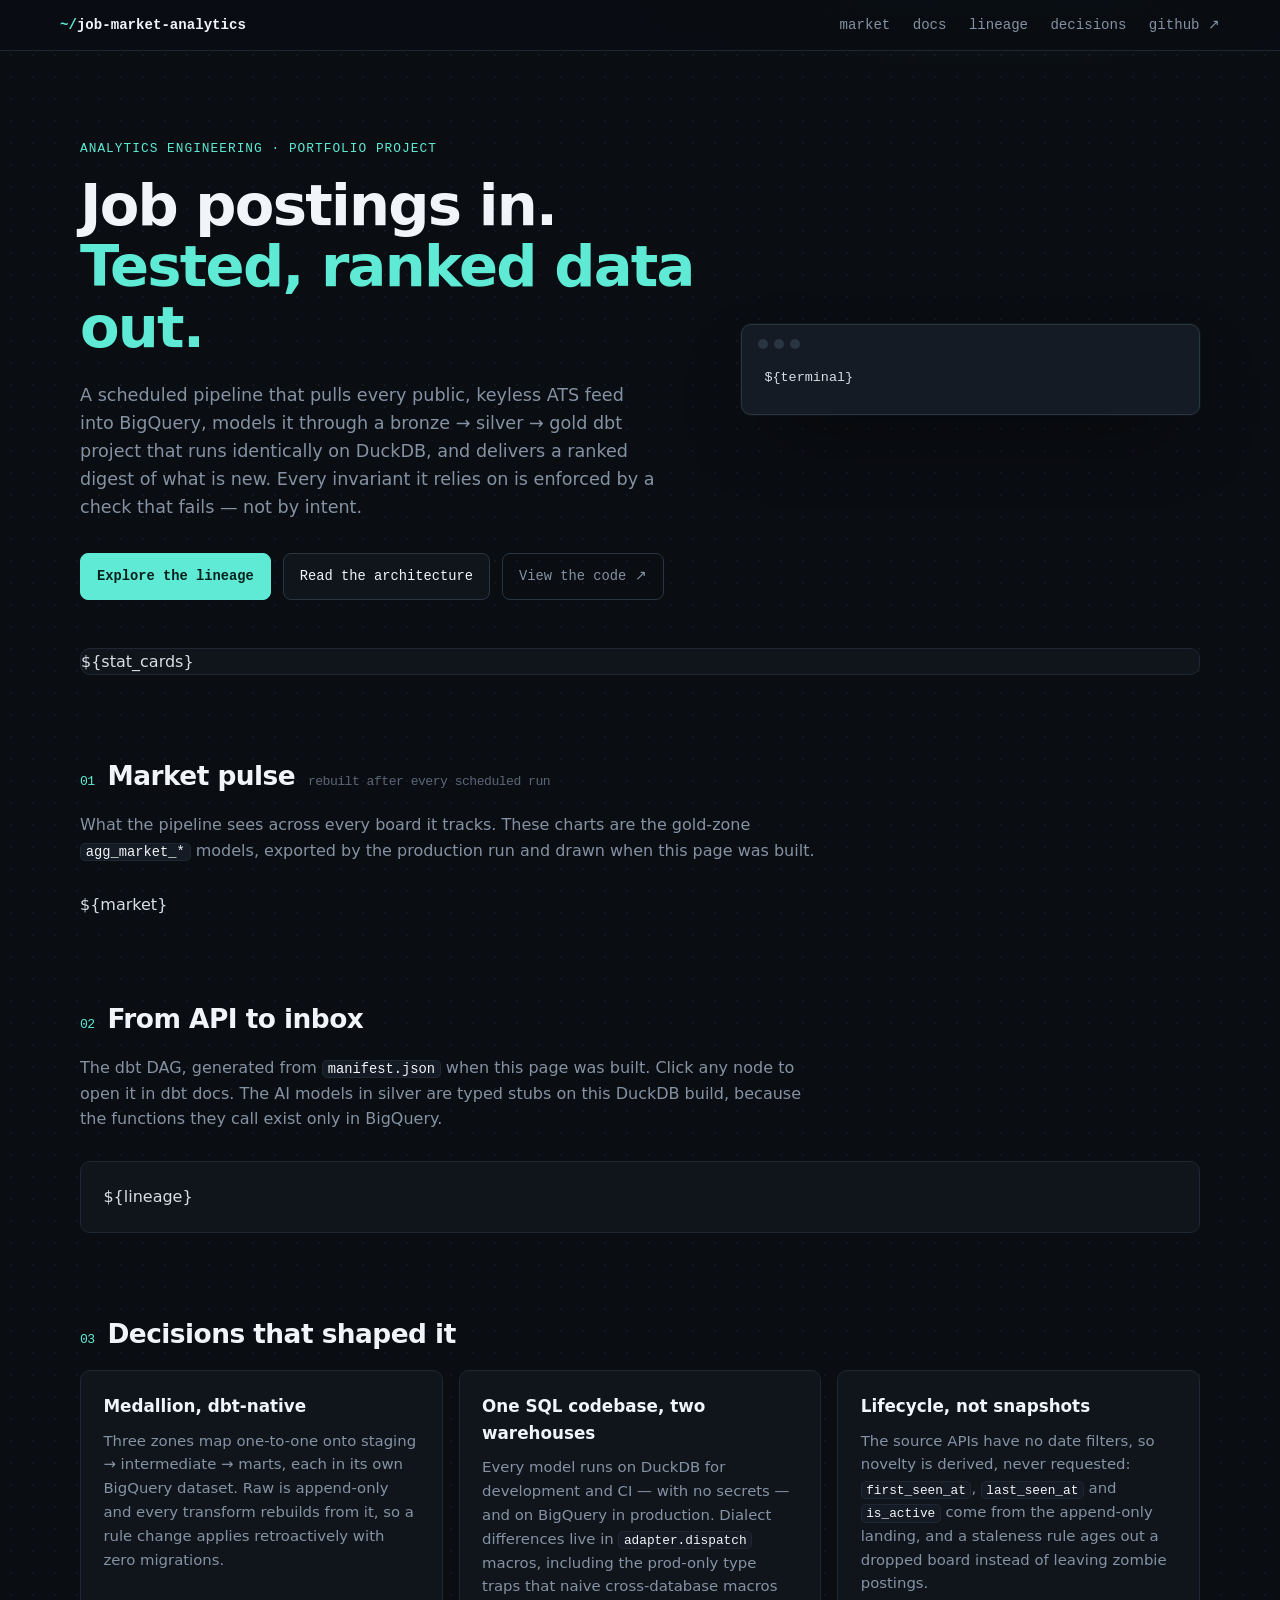
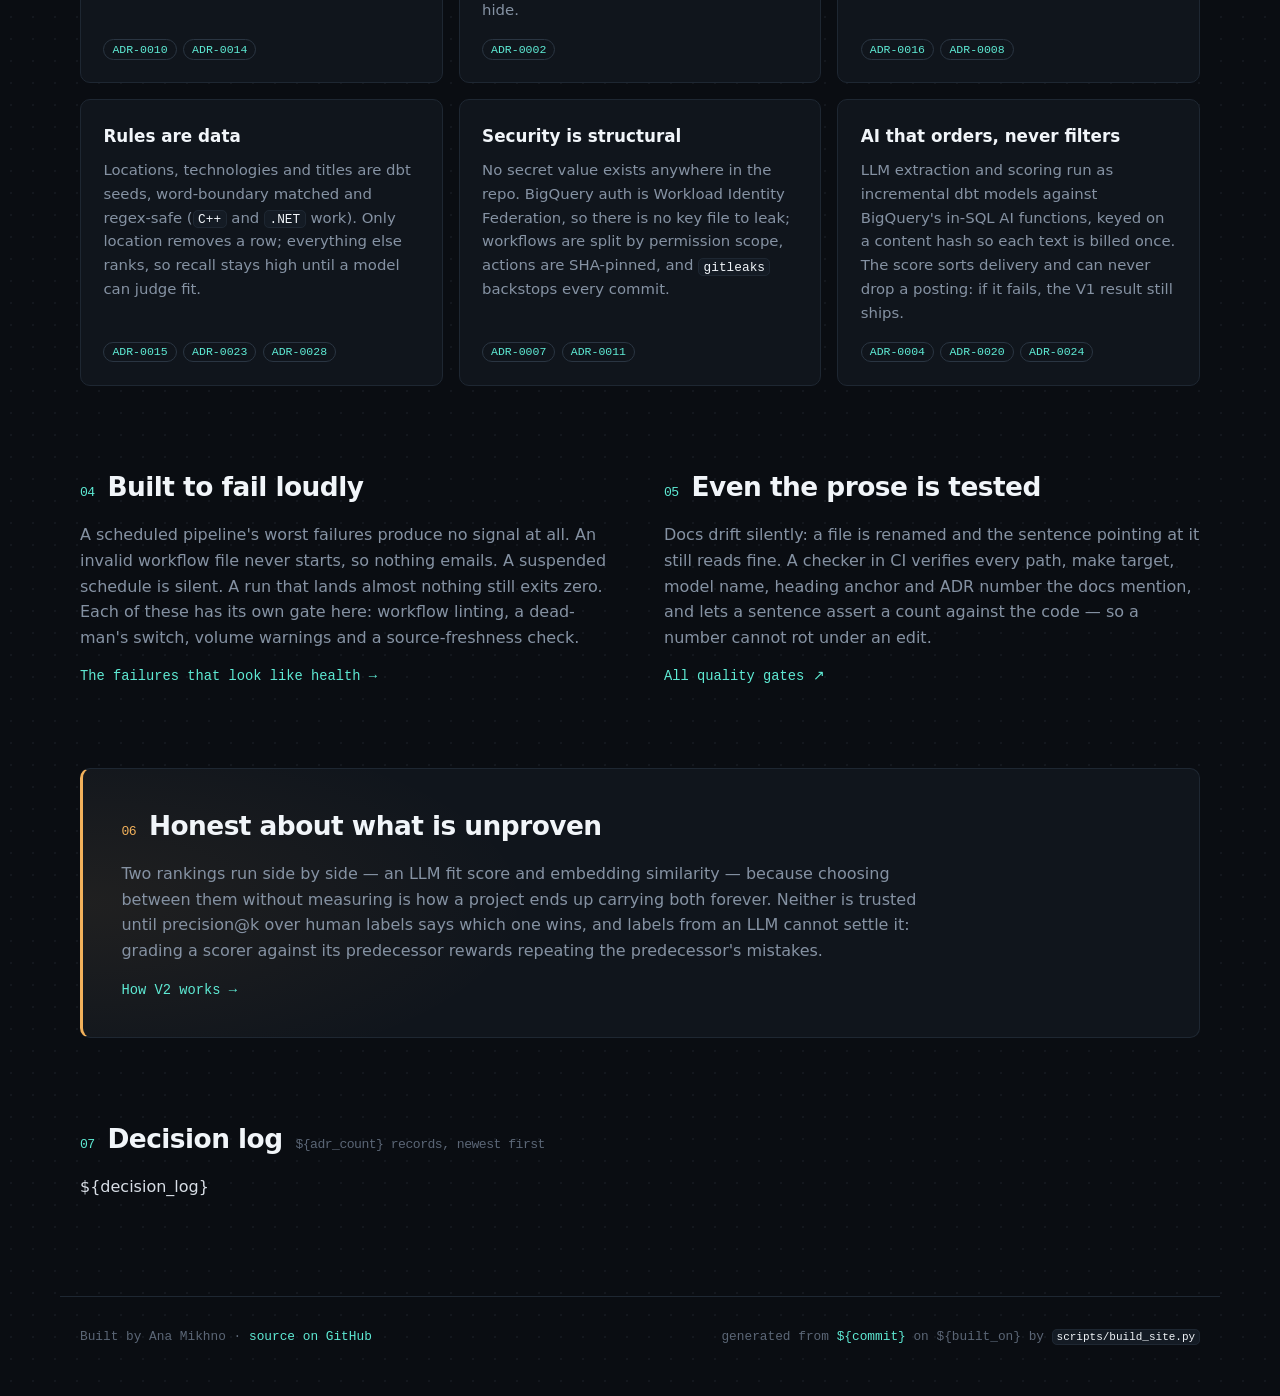
==== site/landing/index.html @ 4da765a2 "feat(site): live market charts from suppressed gold aggregates The landing page gains a "Market puls" ====
<!doctype html>
<!-- Template: scripts/build_site.py fills every placeholder (string.Template). Numbers
     are never typed here -- each is read from the manifest, the ADRs or the test suite. -->
<html lang="en">
<head>
  <meta charset="utf-8">
  <meta name="viewport" content="width=device-width, initial-scale=1">
  <title>job-market-analytics · an analytics engineering project</title>
  <meta name="description" content="A production dbt pipeline over public job-board feeds: dual-warehouse, tested end to end, with every design decision on record.">
  <meta name="color-scheme" content="dark">
  <link rel="stylesheet" href="assets/landing.css">
</head>
<body>
  <header class="topbar">
    <a class="brand" href="./"><span class="prompt">~/</span>job-market-analytics</a>
    <nav>
      <a href="#market">market</a>
      <a href="docs/">docs</a>
      <a href="lineage/">lineage</a>
      <a href="docs/decisions/">decisions</a>
      <a class="gh" href="https://github.com/AMikhno/job-market-analytics">github ↗</a>
    </nav>
  </header>

  <main>
    <section class="hero">
      <div class="hero-text">
        <p class="eyebrow">analytics engineering · portfolio project</p>
        <h1>Job postings in.<br><span class="accent">Tested, ranked data out.</span></h1>
        <p class="lede">
          A scheduled pipeline that pulls every public, keyless ATS feed into BigQuery, models it
          through a bronze&nbsp;→&nbsp;silver&nbsp;→&nbsp;gold dbt project that runs identically on
          DuckDB, and delivers a ranked digest of what is new. Every invariant it relies on is
          enforced by a check that fails&nbsp;— not by intent.
        </p>
        <div class="ctas">
          <a class="btn btn-primary" href="lineage/">Explore the lineage</a>
          <a class="btn" href="docs/architecture/">Read the architecture</a>
          <a class="btn btn-ghost" href="https://github.com/AMikhno/job-market-analytics">View the code ↗</a>
        </div>
      </div>
      <pre class="terminal" aria-label="Build facts"><span class="t-dots" aria-hidden="true"><i></i><i></i><i></i></span>${terminal}</pre>
    </section>

    <section class="stats" aria-label="Project in numbers">
      ${stat_cards}
    </section>

    <section class="block" id="market">
      <h2><span class="sec-n">01</span>Market pulse <span class="sec-sub">rebuilt after every scheduled run</span></h2>
      <p class="sec-lede">
        What the pipeline sees across every board it tracks. These charts are the gold-zone
        <code>agg_market_*</code> models, exported by the production run and drawn when this page
        was built.
      </p>
      ${market}
    </section>

    <section class="block" id="lineage">
      <h2><span class="sec-n">02</span>From API to inbox</h2>
      <p class="sec-lede">
        The dbt DAG, generated from <code>manifest.json</code> when this page was built. Click any
        node to open it in dbt docs. The AI models in silver are typed stubs on this DuckDB build,
        because the functions they call exist only in BigQuery.
      </p>
      <div class="lineage">
        ${lineage}
      </div>
    </section>

    <section class="block" id="decisions">
      <h2><span class="sec-n">03</span>Decisions that shaped it</h2>
      <div class="cards">
        <article class="card">
          <h3>Medallion, dbt-native</h3>
          <p>Three zones map one-to-one onto staging → intermediate → marts, each in its own
            BigQuery dataset. Raw is append-only and every transform rebuilds from it, so a rule
            change applies retroactively with zero migrations.</p>
          <p class="chips"><a href="docs/decisions/0010-three-zones-not-five-layers/">ADR-0010</a><a href="docs/decisions/0014-per-zone-bigquery-datasets/">ADR-0014</a></p>
        </article>
        <article class="card">
          <h3>One SQL codebase, two warehouses</h3>
          <p>Every model runs on DuckDB for development and CI&nbsp;— with no secrets&nbsp;— and on
            BigQuery in production. Dialect differences live in <code>adapter.dispatch</code>
            macros, including the prod-only type traps that naive cross-database macros hide.</p>
          <p class="chips"><a href="docs/decisions/0002-dual-target-duckdb-bigquery/">ADR-0002</a></p>
        </article>
        <article class="card">
          <h3>Lifecycle, not snapshots</h3>
          <p>The source APIs have no date filters, so novelty is derived, never requested:
            <code>first_seen_at</code>, <code>last_seen_at</code> and <code>is_active</code> come
            from the append-only landing, and a staleness rule ages out a dropped board instead of
            leaving zombie postings.</p>
          <p class="chips"><a href="docs/decisions/0016-inactive-postings-retention/">ADR-0016</a><a href="docs/decisions/0008-job-key-vs-content-hash/">ADR-0008</a></p>
        </article>
        <article class="card">
          <h3>Rules are data</h3>
          <p>Locations, technologies and titles are dbt seeds, word-boundary matched and
            regex-safe (<code>C++</code> and <code>.NET</code> work). Only location removes a row;
            everything else ranks, so recall stays high until a model can judge fit.</p>
          <p class="chips"><a href="docs/decisions/0015-soft-desired-signals/">ADR-0015</a><a href="docs/decisions/0023-deal-breaker-as-soft-signal/">ADR-0023</a><a href="docs/decisions/0028-seeds-are-private-config/">ADR-0028</a></p>
        </article>
        <article class="card">
          <h3>Security is structural</h3>
          <p>No secret value exists anywhere in the repo. BigQuery auth is Workload Identity
            Federation, so there is no key file to leak; workflows are split by permission scope,
            actions are SHA-pinned, and <code>gitleaks</code> backstops every commit.</p>
          <p class="chips"><a href="docs/decisions/0007-secrets-boundary/">ADR-0007</a><a href="docs/decisions/0011-private-company-list/">ADR-0011</a></p>
        </article>
        <article class="card">
          <h3>AI that orders, never filters</h3>
          <p>LLM extraction and scoring run as incremental dbt models against BigQuery's in-SQL AI
            functions, keyed on a content hash so each text is billed once. The score sorts
            delivery and can never drop a posting: if it fails, the V1 result still ships.</p>
          <p class="chips"><a href="docs/decisions/0004-llm-in-dbt-pattern-c/">ADR-0004</a><a href="docs/decisions/0020-v2-scope-relevance-only/">ADR-0020</a><a href="docs/decisions/0024-single-match-score-orders-the-digest/">ADR-0024</a></p>
        </article>
      </div>
    </section>

    <section class="block split" id="loud">
      <div>
        <h2><span class="sec-n">04</span>Built to fail loudly</h2>
        <p>A scheduled pipeline's worst failures produce no signal at all. An invalid workflow file
          never starts, so nothing emails. A suspended schedule is silent. A run that lands almost
          nothing still exits zero. Each of these has its own gate here: workflow linting, a
          dead-man's switch, volume warnings and a source-freshness check.</p>
        <a class="more" href="docs/architecture/#failures-that-look-like-health">The failures that look like health →</a>
      </div>
      <div>
        <h2><span class="sec-n">05</span>Even the prose is tested</h2>
        <p>Docs drift silently: a file is renamed and the sentence pointing at it still reads fine.
          A checker in CI verifies every path, make target, model name, heading anchor and ADR
          number the docs mention, and lets a sentence assert a count against the code&nbsp;— so a
          number cannot rot under an edit.</p>
        <a class="more" href="https://github.com/AMikhno/job-market-analytics#quality-gates">All quality gates ↗</a>
      </div>
    </section>

    <section class="block callout" id="unproven">
      <h2><span class="sec-n">06</span>Honest about what is unproven</h2>
      <p>Two rankings run side by side&nbsp;— an LLM fit score and embedding similarity&nbsp;—
        because choosing between them without measuring is how a project ends up carrying both
        forever. Neither is trusted until precision@k over human labels says which one wins, and
        labels from an LLM cannot settle it: grading a scorer against its predecessor rewards
        repeating the predecessor's mistakes.</p>
      <a class="more" href="docs/architecture/#v2">How V2 works →</a>
    </section>

    <section class="block" id="log">
      <h2><span class="sec-n">07</span>Decision log <span class="sec-sub">${adr_count} records, newest first</span></h2>
      <div class="adrs">
        ${decision_log}
      </div>
    </section>
  </main>

  <footer class="footer">
    <span>Built by Ana Mikhno · <a href="https://github.com/AMikhno/job-market-analytics">source on GitHub</a></span>
    <span class="build">generated from <a href="${commit_url}">${commit}</a> on ${built_on} by <code>scripts/build_site.py</code></span>
  </footer>
</body>
</html>
---- site/landing/assets/landing.css ----
/* Landing page. Dark and technical; one accent (teal) for interaction, and the
   medallion colours used only where they mean something: the lineage zones. */
:root {
  --bg: #0a0d12;
  --panel: #10151c;
  --panel-2: #141b24;
  --line: #1e2732;
  --line-2: #2a3542;
  --text: #d8dee6;
  --bright: #f1f5f9;
  --muted: #8592a3;
  --dim: #5b6676;
  --accent: #5eead4;
  --accent-dim: rgba(94, 234, 212, 0.12);
  --raw: #94a3b8;
  --bronze: #d6935a;
  --silver: #c9d2dc;
  --gold: #eac45c;
  --exposure: #5eead4;
  --warn: #f2b15b;
  --mono: ui-monospace, "SF Mono", "JetBrains Mono", Menlo, Consolas, monospace;
  --sans: system-ui, -apple-system, "Segoe UI", Inter, Roboto, sans-serif;
  --radius: 10px;
  --max: 1160px;
}

* { box-sizing: border-box; }

html { scroll-behavior: smooth; }
@media (prefers-reduced-motion: reduce) { html { scroll-behavior: auto; } }

body {
  margin: 0;
  background:
    radial-gradient(900px 480px at 78% -8%, rgba(94, 234, 212, 0.09), transparent 70%),
    radial-gradient(rgba(148, 163, 184, 0.07) 1px, transparent 1px) 0 0 / 22px 22px,
    var(--bg);
  color: var(--text);
  font: 16px/1.6 var(--sans);
  -webkit-font-smoothing: antialiased;
}

a { color: var(--accent); text-decoration: none; }
a:hover { text-decoration: underline; text-underline-offset: 3px; }
a:focus-visible, .btn:focus-visible, .node:focus-visible, .adr:focus-visible {
  outline: 2px solid var(--accent);
  outline-offset: 2px;
}

code {
  font-family: var(--mono);
  font-size: 0.86em;
  background: var(--panel-2);
  border: 1px solid var(--line);
  border-radius: 5px;
  padding: 0.05em 0.35em;
  color: var(--bright);
}

/* ---- top bar ---- */
.topbar {
  position: sticky;
  top: 0;
  z-index: 10;
  display: flex;
  justify-content: space-between;
  align-items: center;
  gap: 1rem;
  padding: 0.85rem max(1.25rem, calc((100vw - var(--max)) / 2));
  background: rgba(10, 13, 18, 0.78);
  backdrop-filter: blur(10px);
  border-bottom: 1px solid var(--line);
  font-family: var(--mono);
  font-size: 0.88rem;
}
.brand { color: var(--bright); font-weight: 600; }
.brand .prompt { color: var(--accent); }
.topbar nav { display: flex; gap: 1.4rem; flex-wrap: wrap; }
.topbar nav a { color: var(--muted); }
.topbar nav a:hover { color: var(--bright); text-decoration: none; }

main { max-width: var(--max); margin: 0 auto; padding: 0 1.25rem; }

/* ---- hero ---- */
.hero {
  display: grid;
  grid-template-columns: minmax(0, 1.15fr) minmax(0, 0.85fr);
  gap: 2.5rem;
  align-items: center;
  padding: 5.5rem 0 3rem;
}
.eyebrow {
  font-family: var(--mono);
  font-size: 0.8rem;
  letter-spacing: 0.08em;
  text-transform: uppercase;
  color: var(--accent);
  margin: 0 0 1rem;
}
h1 {
  font-size: clamp(2.3rem, 5vw, 3.6rem);
  line-height: 1.06;
  letter-spacing: -0.03em;
  color: var(--bright);
  margin: 0 0 1.4rem;
  font-weight: 700;
}
.accent { color: var(--accent); }
.lede { color: var(--muted); font-size: 1.1rem; max-width: 36rem; margin: 0 0 2rem; }
.ctas { display: flex; gap: 0.75rem; flex-wrap: wrap; }
.btn {
  display: inline-block;
  padding: 0.7rem 1rem;
  white-space: nowrap;
  border-radius: 8px;
  border: 1px solid var(--line-2);
  background: var(--panel);
  color: var(--bright);
  font-family: var(--mono);
  font-size: 0.86rem;
  transition: border-color 0.15s, transform 0.15s;
}
.btn:hover { border-color: var(--accent); text-decoration: none; transform: translateY(-1px); }
.btn-primary { background: var(--accent); border-color: var(--accent); color: #04211c; font-weight: 600; }
.btn-primary:hover { background: #7ff0dc; }
.btn-ghost { background: transparent; color: var(--muted); }

.terminal {
  position: relative;
  margin: 0;
  padding: 2.6rem 1.4rem 1.4rem;
  background: var(--panel-2);
  border: 1px solid var(--line-2);
  border-radius: var(--radius);
  box-shadow: 0 30px 80px -30px rgba(0, 0, 0, 0.8), 0 0 0 1px rgba(94, 234, 212, 0.04);
  font: 0.84rem/1.85 var(--mono);
  color: var(--text);
  white-space: pre-wrap;
  overflow-x: auto;
}
.t-dots { position: absolute; top: 0.9rem; left: 1rem; display: flex; gap: 6px; }
.t-dots i { width: 10px; height: 10px; border-radius: 50%; background: var(--line-2); }
.t-cmd::before { content: "$ "; color: var(--accent); }
.t-cmd { color: var(--bright); }
.t-key {
  display: inline-block;
  width: 7.5em;
  color: var(--dim);
}
.t-key::before { content: "✓ "; color: var(--accent); }

/* ---- stats ---- */
.stats {
  display: grid;
  grid-template-columns: repeat(5, minmax(0, 1fr));
  border: 1px solid var(--line);
  border-radius: var(--radius);
  background: var(--panel);
  overflow: hidden;
}
.stat { padding: 1.4rem 1.3rem; border-right: 1px solid var(--line); display: flex; flex-direction: column; }
.stat:last-child { border-right: 0; }
.stat-n { font: 700 2.2rem/1 var(--mono); color: var(--bright); letter-spacing: -0.03em; }
.stat-label { margin-top: 0.55rem; color: var(--text); font-weight: 600; font-size: 0.93rem; }
.stat-note { color: var(--dim); font-size: 0.8rem; }

/* ---- sections ---- */
.block { padding: 5rem 0 0; }
h2 {
  display: flex;
  align-items: baseline;
  gap: 0.8rem;
  flex-wrap: wrap;
  font-size: 1.65rem;
  letter-spacing: -0.02em;
  color: var(--bright);
  margin: 0 0 0.9rem;
}
.sec-n { font: 500 0.82rem var(--mono); color: var(--accent); }
.sec-sub { font: 400 0.82rem var(--mono); color: var(--dim); }
.sec-lede { color: var(--muted); max-width: 46rem; margin: 0 0 1.8rem; }
.more { display: inline-block; margin-top: 0.4rem; font-family: var(--mono); font-size: 0.86rem; }

/* ---- lineage ---- */
.lineage {
  display: grid;
  grid-template-columns: repeat(5, minmax(150px, 1fr));
  gap: 1.6rem;
  overflow-x: auto;
  padding: 1.4rem;
  border: 1px solid var(--line);
  border-radius: var(--radius);
  background: var(--panel);
}
.zone { --z: var(--raw); position: relative; display: flex; flex-direction: column; min-width: 0; }
.zone-bronze { --z: var(--bronze); }
.zone-silver { --z: var(--silver); }
.zone-gold { --z: var(--gold); }
.zone-exposures { --z: var(--exposure); }
.zone:not(:last-child)::after {
  content: "→";
  position: absolute;
  right: -1.2rem;
  top: 50%;
  color: var(--line-2);
  font-size: 1.1rem;
  font-family: var(--mono);
}
.zone-head {
  display: flex;
  justify-content: space-between;
  align-items: baseline;
  padding-bottom: 0.55rem;
  margin-bottom: 0.7rem;
  border-bottom: 2px solid var(--z);
  font-family: var(--mono);
}
.zone-name { color: var(--z); font-weight: 600; text-transform: uppercase; letter-spacing: 0.08em; font-size: 0.78rem; }
.zone-count { color: var(--dim); font-size: 0.78rem; }
.zone-nodes { display: flex; flex-direction: column; gap: 0.38rem; flex: 1; justify-content: center; }
.node {
  display: block;
  padding: 0.32rem 0.55rem;
  border: 1px solid var(--line-2);
  border-left: 3px solid var(--z);
  border-radius: 5px;
  background: var(--panel-2);
  color: var(--text);
  font: 0.74rem/1.35 var(--mono);
  overflow: hidden;
  text-overflow: ellipsis;
  white-space: nowrap;
  transition: border-color 0.15s, background 0.15s;
}
.node:hover { border-color: var(--z); background: #18212c; text-decoration: none; color: var(--bright); }

/* ---- decision cards ---- */
.cards { display: grid; grid-template-columns: repeat(3, minmax(0, 1fr)); gap: 1rem; }
.card {
  display: flex;
  flex-direction: column;
  padding: 1.4rem;
  border: 1px solid var(--line);
  border-radius: var(--radius);
  background: var(--panel);
  transition: border-color 0.15s;
}
.card:hover { border-color: var(--line-2); }
.card h3 { margin: 0 0 0.6rem; color: var(--bright); font-size: 1.05rem; }
.card p { margin: 0; color: var(--muted); font-size: 0.93rem; }
.card .chips { margin-top: auto; padding-top: 1rem; display: flex; gap: 0.4rem; flex-wrap: wrap; }
.chips a {
  font: 0.72rem var(--mono);
  padding: 0.18rem 0.5rem;
  border-radius: 999px;
  border: 1px solid var(--line-2);
  color: var(--accent);
}
.chips a:hover { border-color: var(--accent); background: var(--accent-dim); text-decoration: none; }

.split { display: grid; grid-template-columns: 1fr 1fr; gap: 3rem; }
.split p, .callout p { color: var(--muted); margin: 0 0 0.6rem; }

.callout > * { max-width: 52rem; }
.callout {
  margin-top: 5rem;
  padding: 2.2rem 2.4rem;
  border: 1px solid var(--line);
  border-left: 3px solid var(--warn);
  border-radius: var(--radius);
  background: radial-gradient(640px 260px at 0 50%, rgba(242, 177, 91, 0.07), transparent 70%), var(--panel);
}
.callout .sec-n { color: var(--warn); }

/* ---- decision log ---- */
.adrs { display: grid; grid-template-columns: 1fr 1fr; gap: 0.45rem 1rem; }
.adr {
  display: grid;
  grid-template-columns: 3.2rem minmax(0, 1fr) auto;
  gap: 0.8rem;
  align-items: center;
  padding: 0.6rem 0.85rem;
  border: 1px solid var(--line);
  border-radius: 7px;
  background: var(--panel);
  color: var(--text);
  font-size: 0.88rem;
}
.adr:hover { border-color: var(--accent); text-decoration: none; }
.adr-n { font-family: var(--mono); color: var(--dim); }
.adr-title { overflow: hidden; text-overflow: ellipsis; white-space: nowrap; }
.adr-meta { display: flex; gap: 0.5rem; align-items: center; font: 0.72rem var(--mono); color: var(--dim); }
.adr-superseded .adr-title { color: var(--dim); text-decoration: line-through; text-decoration-color: var(--line-2); }
.adr-note { color: var(--accent); }
.pill { padding: 0.08rem 0.45rem; border-radius: 999px; border: 1px solid var(--line-2); }
.pill-accepted { color: var(--accent); border-color: rgba(94, 234, 212, 0.35); }
.pill-proposed { color: var(--warn); border-color: rgba(242, 177, 91, 0.4); }
.pill-superseded { color: var(--dim); }

/* ---- market charts (scripts/site_charts.py) ----
   One series per chart, so one mark colour. --series is a darker step of the
   accent: the UI teal is too light for data marks on this surface (it fails the
   dataviz lightness band); #16a394 passes it and clears 3:1 contrast. */
.tiles { display: grid; grid-template-columns: repeat(4, minmax(0, 1fr)); gap: 1rem; margin-bottom: 1rem; }
.tile {
  display: flex;
  flex-direction: column;
  padding: 1.1rem 1.25rem;
  border: 1px solid var(--line);
  border-radius: var(--radius);
  background: var(--panel);
}
.tile-n { font-size: 2rem; font-weight: 700; color: var(--bright); letter-spacing: -0.02em; line-height: 1.1; }
.tile-label { color: var(--muted); font-size: 0.85rem; margin-top: 0.3rem; }

.viz-grid { display: grid; grid-template-columns: 1fr 1fr; gap: 1rem; align-items: start; }
.viz {
  --series: #16a394;
  margin: 0;
  padding: 1.3rem 1.3rem 1rem;
  border: 1px solid var(--line);
  border-radius: var(--radius);
  background: var(--panel);
  min-width: 0;
}
.viz:first-child { grid-column: 1 / -1; }
.viz figcaption h3 { margin: 0; color: var(--bright); font-size: 1rem; }
.viz figcaption p { margin: 0.15rem 0 0.9rem; color: var(--dim); font-size: 0.84rem; }
.chart { display: block; width: 100%; height: auto; overflow: visible; }
.chart .grid { stroke: var(--line); stroke-width: 1; }
.chart .guide { stroke: var(--line-2); stroke-width: 1; }
.chart .tick { fill: var(--dim); font: 11px var(--mono); font-variant-numeric: tabular-nums; }
.chart .label { fill: var(--text); font: 12px var(--sans); }
.chart .value { fill: var(--muted); font: 11px var(--mono); font-variant-numeric: tabular-nums; }
.chart .line { fill: none; stroke: var(--series); stroke-width: 2; stroke-linejoin: round; stroke-linecap: round; }
.chart .area { fill: var(--series); fill-opacity: 0.1; }
.chart .dot { fill: var(--series); stroke: var(--panel); stroke-width: 2; }
.chart .mark { fill: var(--series); }
.chart .hit { fill: transparent; }
.chart .hit:hover { fill: rgba(148, 163, 184, 0.06); }
.chart .bar:hover .mark { fill: #1bbba9; }
.chart .bar:hover .value { fill: var(--bright); }
.viz-empty { color: var(--dim); font-size: 0.9rem; }
.viz-note { color: var(--dim); font-size: 0.8rem; margin: 1rem 0 0; }

.table-view { margin-top: 0.6rem; font-size: 0.8rem; }
.table-view summary { cursor: pointer; color: var(--dim); font-family: var(--mono); }
.table-view summary:hover { color: var(--accent); }
.table-view table { width: 100%; margin-top: 0.6rem; border-collapse: collapse; font-variant-numeric: tabular-nums; }
.table-view th, .table-view td { padding: 0.3rem 0.5rem; border-bottom: 1px solid var(--line); text-align: left; }
.table-view th { color: var(--muted); font-weight: 600; }
.table-view td { color: var(--text); }

/* ---- footer ---- */
.footer {
  max-width: var(--max);
  margin: 6rem auto 0;
  padding: 2rem 1.25rem 3rem;
  display: flex;
  justify-content: space-between;
  gap: 1rem;
  flex-wrap: wrap;
  border-top: 1px solid var(--line);
  color: var(--dim);
  font: 0.8rem var(--mono);
}

/* ---- responsive ---- */
@media (max-width: 960px) {
  .hero { grid-template-columns: 1fr; padding-top: 3.5rem; }
  .stats { grid-template-columns: repeat(2, 1fr); }
  .stat { border-bottom: 1px solid var(--line); }
  .cards { grid-template-columns: 1fr 1fr; }
  .adrs { grid-template-columns: 1fr; }
  .split { grid-template-columns: 1fr; gap: 0; }
  .split > div + div { padding-top: 4rem; }
  .tiles { grid-template-columns: repeat(2, 1fr); }
  .viz-grid { grid-template-columns: 1fr; }
}
@media (max-width: 640px) {
  .cards { grid-template-columns: 1fr; }
  .topbar nav { gap: 0.9rem; }
  .topbar nav a:not(.gh) { display: none; }
  .callout { padding: 1.6rem; }
  .adr { grid-template-columns: 2.6rem minmax(0, 1fr); }
  .adr-meta { grid-column: 2; }
}
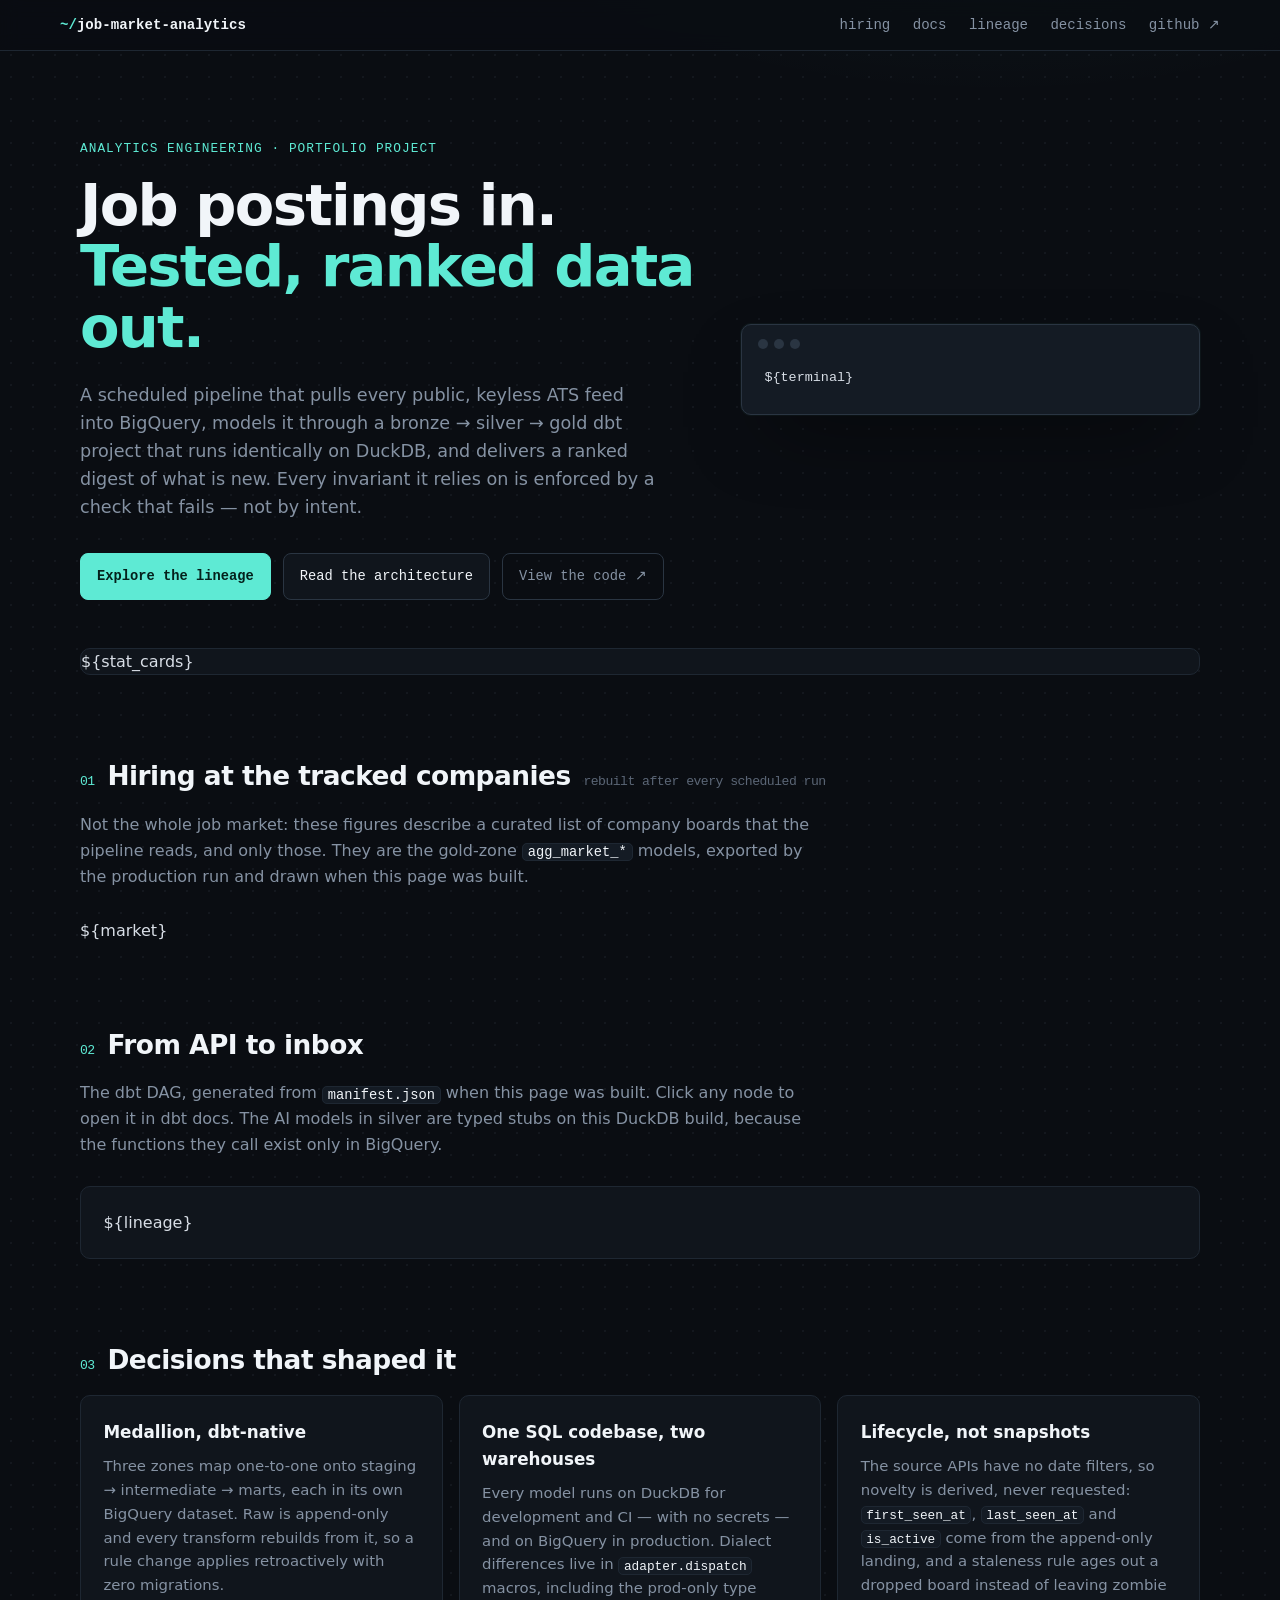
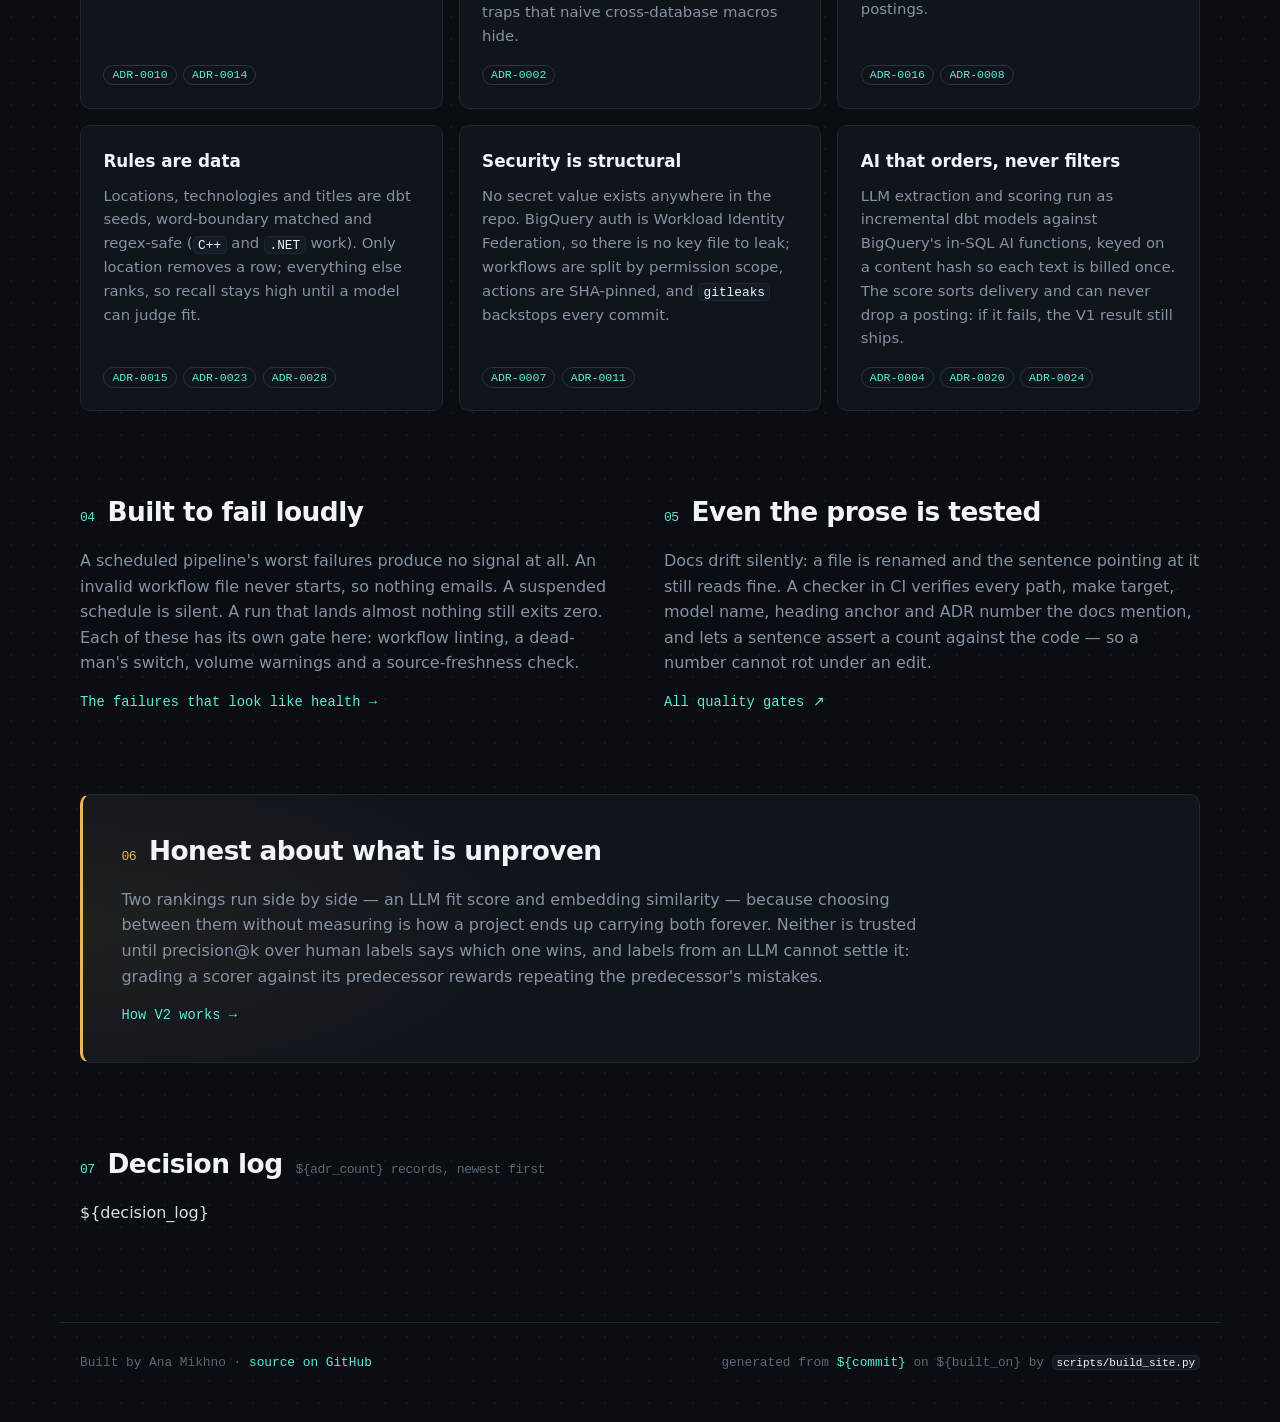
==== commit d05fd552: "feat(site): say "tracked companies", and chart open postings per board The charts describe a curated" ====
--- a/site/landing/index.html
+++ b/site/landing/index.html
@@ -14,7 +14,7 @@
   <header class="topbar">
     <a class="brand" href="./"><span class="prompt">~/</span>job-market-analytics</a>
     <nav>
-      <a href="#market">market</a>
+      <a href="#market">hiring</a>
       <a href="docs/">docs</a>
       <a href="lineage/">lineage</a>
       <a href="docs/decisions/">decisions</a>
@@ -47,11 +47,11 @@
     </section>
 
     <section class="block" id="market">
-      <h2><span class="sec-n">01</span>Market pulse <span class="sec-sub">rebuilt after every scheduled run</span></h2>
+      <h2><span class="sec-n">01</span>Hiring at the tracked companies <span class="sec-sub">rebuilt after every scheduled run</span></h2>
       <p class="sec-lede">
-        What the pipeline sees across every board it tracks. These charts are the gold-zone
-        <code>agg_market_*</code> models, exported by the production run and drawn when this page
-        was built.
+        Not the whole job market: these figures describe a curated list of company boards that
+        the pipeline reads, and only those. They are the gold-zone <code>agg_market_*</code>
+        models, exported by the production run and drawn when this page was built.
       </p>
       ${market}
     </section>
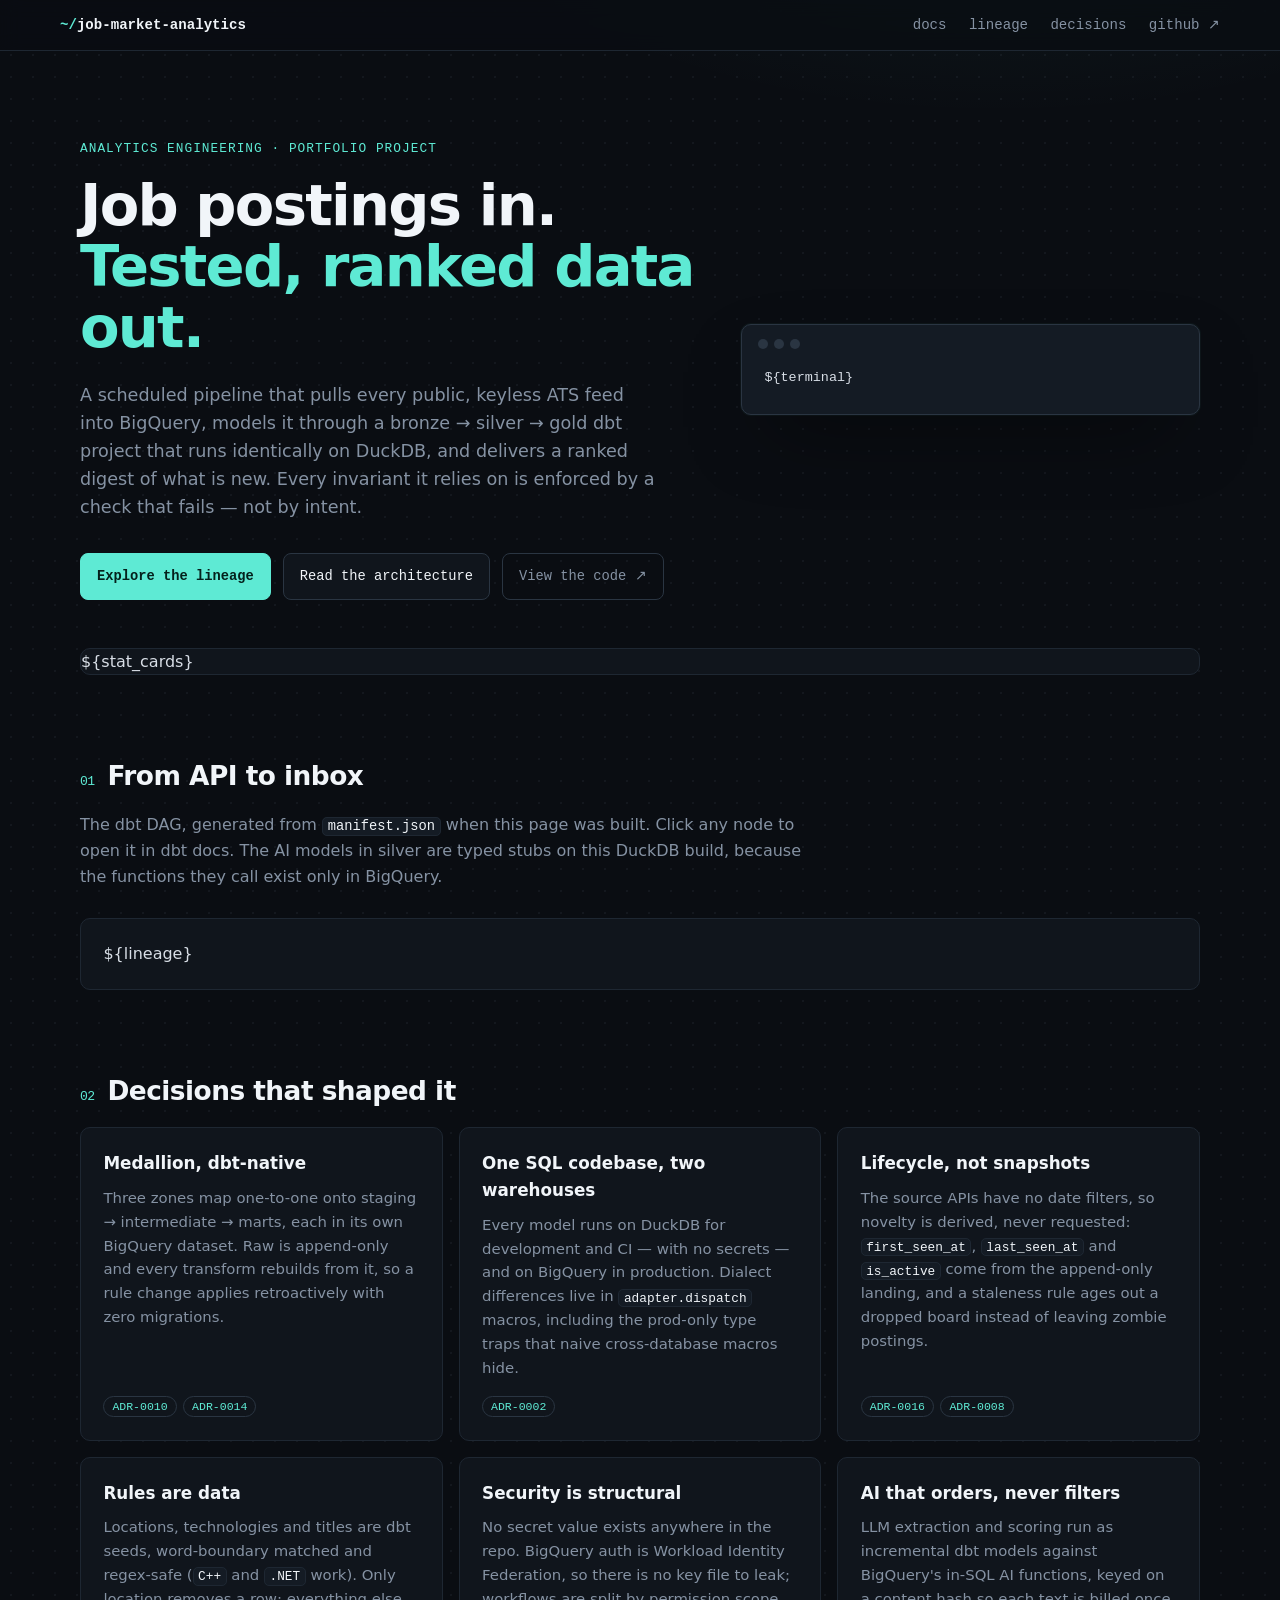
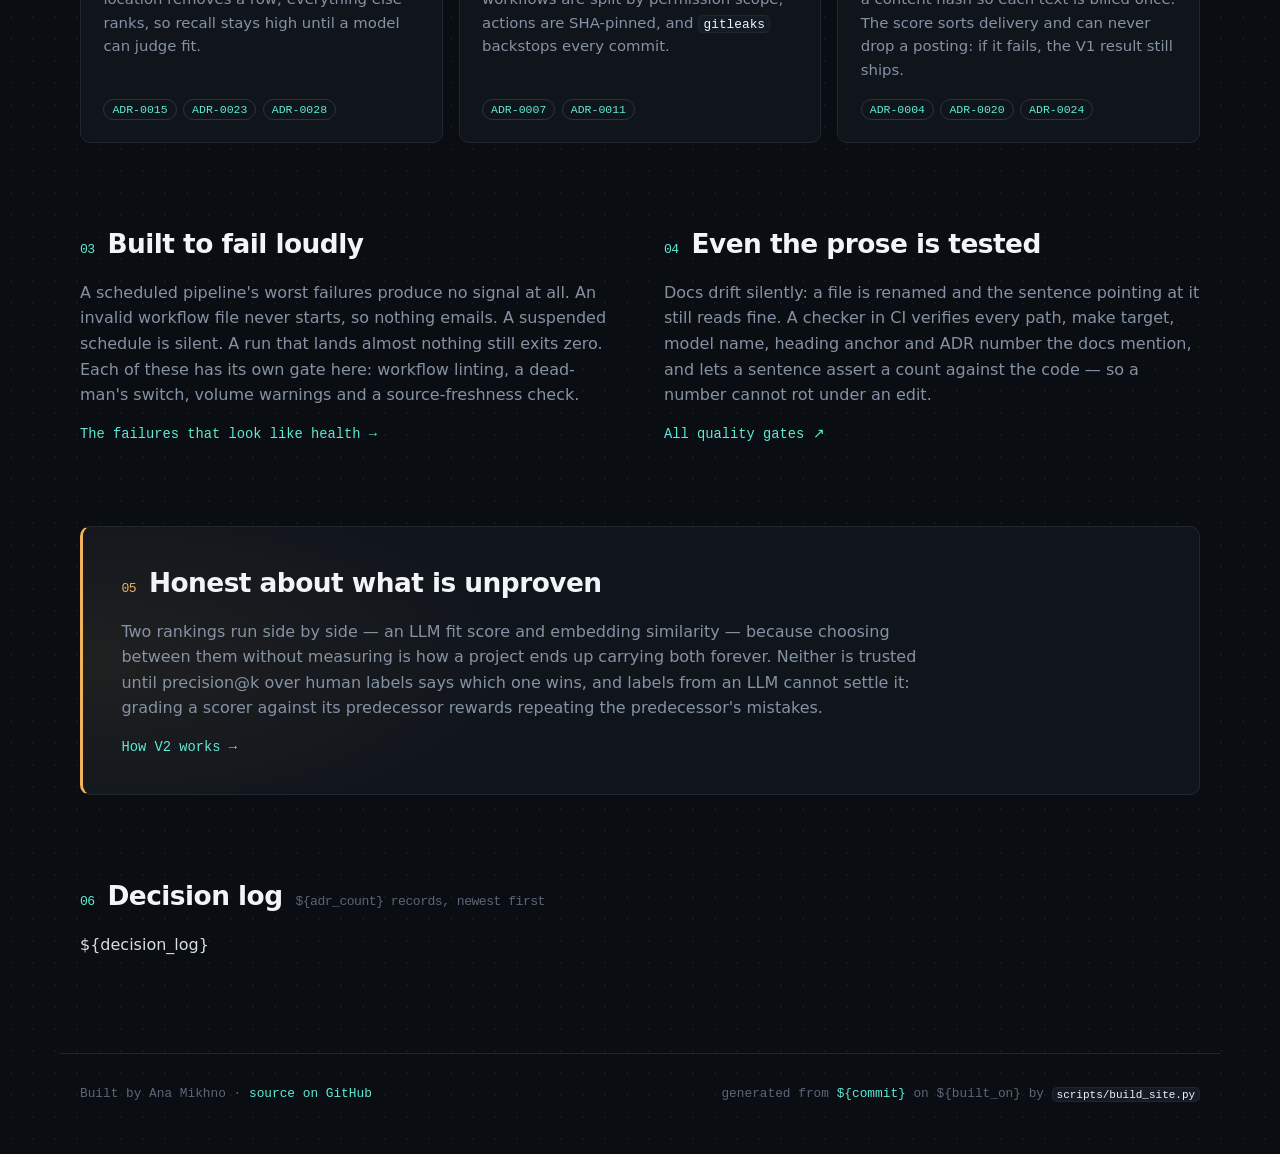
==== commit c9500696: "Merge pull request #58 from AMikhno/feat/portfolio-site feat(site): a landing page and rendered docs" ====
--- a/site/landing/index.html
+++ b/site/landing/index.html
@@ -14,7 +14,6 @@
   <header class="topbar">
     <a class="brand" href="./"><span class="prompt">~/</span>job-market-analytics</a>
     <nav>
-      <a href="#market">hiring</a>
       <a href="docs/">docs</a>
       <a href="lineage/">lineage</a>
       <a href="docs/decisions/">decisions</a>
@@ -46,18 +45,8 @@
       ${stat_cards}
     </section>
 
-    <section class="block" id="market">
-      <h2><span class="sec-n">01</span>Hiring at the tracked companies <span class="sec-sub">rebuilt after every scheduled run</span></h2>
-      <p class="sec-lede">
-        Not the whole job market: these figures describe a curated list of company boards that
-        the pipeline reads, and only those. They are the gold-zone <code>agg_market_*</code>
-        models, exported by the production run and drawn when this page was built.
-      </p>
-      ${market}
-    </section>
-
     <section class="block" id="lineage">
-      <h2><span class="sec-n">02</span>From API to inbox</h2>
+      <h2><span class="sec-n">01</span>From API to inbox</h2>
       <p class="sec-lede">
         The dbt DAG, generated from <code>manifest.json</code> when this page was built. Click any
         node to open it in dbt docs. The AI models in silver are typed stubs on this DuckDB build,
@@ -69,7 +58,7 @@
     </section>
 
     <section class="block" id="decisions">
-      <h2><span class="sec-n">03</span>Decisions that shaped it</h2>
+      <h2><span class="sec-n">02</span>Decisions that shaped it</h2>
       <div class="cards">
         <article class="card">
           <h3>Medallion, dbt-native</h3>
@@ -119,7 +108,7 @@
 
     <section class="block split" id="loud">
       <div>
-        <h2><span class="sec-n">04</span>Built to fail loudly</h2>
+        <h2><span class="sec-n">03</span>Built to fail loudly</h2>
         <p>A scheduled pipeline's worst failures produce no signal at all. An invalid workflow file
           never starts, so nothing emails. A suspended schedule is silent. A run that lands almost
           nothing still exits zero. Each of these has its own gate here: workflow linting, a
@@ -127,7 +116,7 @@
         <a class="more" href="docs/architecture/#failures-that-look-like-health">The failures that look like health →</a>
       </div>
       <div>
-        <h2><span class="sec-n">05</span>Even the prose is tested</h2>
+        <h2><span class="sec-n">04</span>Even the prose is tested</h2>
         <p>Docs drift silently: a file is renamed and the sentence pointing at it still reads fine.
           A checker in CI verifies every path, make target, model name, heading anchor and ADR
           number the docs mention, and lets a sentence assert a count against the code&nbsp;— so a
@@ -137,7 +126,7 @@
     </section>
 
     <section class="block callout" id="unproven">
-      <h2><span class="sec-n">06</span>Honest about what is unproven</h2>
+      <h2><span class="sec-n">05</span>Honest about what is unproven</h2>
       <p>Two rankings run side by side&nbsp;— an LLM fit score and embedding similarity&nbsp;—
         because choosing between them without measuring is how a project ends up carrying both
         forever. Neither is trusted until precision@k over human labels says which one wins, and
@@ -147,7 +136,7 @@
     </section>
 
     <section class="block" id="log">
-      <h2><span class="sec-n">07</span>Decision log <span class="sec-sub">${adr_count} records, newest first</span></h2>
+      <h2><span class="sec-n">06</span>Decision log <span class="sec-sub">${adr_count} records, newest first</span></h2>
       <div class="adrs">
         ${decision_log}
       </div>
--- a/site/landing/assets/landing.css
+++ b/site/landing/assets/landing.css
@@ -297,60 +297,6 @@
 .pill-proposed { color: var(--warn); border-color: rgba(242, 177, 91, 0.4); }
 .pill-superseded { color: var(--dim); }
 
-/* ---- market charts (scripts/site_charts.py) ----
-   One series per chart, so one mark colour. --series is a darker step of the
-   accent: the UI teal is too light for data marks on this surface (it fails the
-   dataviz lightness band); #16a394 passes it and clears 3:1 contrast. */
-.tiles { display: grid; grid-template-columns: repeat(4, minmax(0, 1fr)); gap: 1rem; margin-bottom: 1rem; }
-.tile {
-  display: flex;
-  flex-direction: column;
-  padding: 1.1rem 1.25rem;
-  border: 1px solid var(--line);
-  border-radius: var(--radius);
-  background: var(--panel);
-}
-.tile-n { font-size: 2rem; font-weight: 700; color: var(--bright); letter-spacing: -0.02em; line-height: 1.1; }
-.tile-label { color: var(--muted); font-size: 0.85rem; margin-top: 0.3rem; }
-
-.viz-grid { display: grid; grid-template-columns: 1fr 1fr; gap: 1rem; align-items: start; }
-.viz {
-  --series: #16a394;
-  margin: 0;
-  padding: 1.3rem 1.3rem 1rem;
-  border: 1px solid var(--line);
-  border-radius: var(--radius);
-  background: var(--panel);
-  min-width: 0;
-}
-.viz:first-child { grid-column: 1 / -1; }
-.viz figcaption h3 { margin: 0; color: var(--bright); font-size: 1rem; }
-.viz figcaption p { margin: 0.15rem 0 0.9rem; color: var(--dim); font-size: 0.84rem; }
-.chart { display: block; width: 100%; height: auto; overflow: visible; }
-.chart .grid { stroke: var(--line); stroke-width: 1; }
-.chart .guide { stroke: var(--line-2); stroke-width: 1; }
-.chart .tick { fill: var(--dim); font: 11px var(--mono); font-variant-numeric: tabular-nums; }
-.chart .label { fill: var(--text); font: 12px var(--sans); }
-.chart .value { fill: var(--muted); font: 11px var(--mono); font-variant-numeric: tabular-nums; }
-.chart .line { fill: none; stroke: var(--series); stroke-width: 2; stroke-linejoin: round; stroke-linecap: round; }
-.chart .area { fill: var(--series); fill-opacity: 0.1; }
-.chart .dot { fill: var(--series); stroke: var(--panel); stroke-width: 2; }
-.chart .mark { fill: var(--series); }
-.chart .hit { fill: transparent; }
-.chart .hit:hover { fill: rgba(148, 163, 184, 0.06); }
-.chart .bar:hover .mark { fill: #1bbba9; }
-.chart .bar:hover .value { fill: var(--bright); }
-.viz-empty { color: var(--dim); font-size: 0.9rem; }
-.viz-note { color: var(--dim); font-size: 0.8rem; margin: 1rem 0 0; }
-
-.table-view { margin-top: 0.6rem; font-size: 0.8rem; }
-.table-view summary { cursor: pointer; color: var(--dim); font-family: var(--mono); }
-.table-view summary:hover { color: var(--accent); }
-.table-view table { width: 100%; margin-top: 0.6rem; border-collapse: collapse; font-variant-numeric: tabular-nums; }
-.table-view th, .table-view td { padding: 0.3rem 0.5rem; border-bottom: 1px solid var(--line); text-align: left; }
-.table-view th { color: var(--muted); font-weight: 600; }
-.table-view td { color: var(--text); }
-
 /* ---- footer ---- */
 .footer {
   max-width: var(--max);
@@ -374,8 +320,6 @@
   .adrs { grid-template-columns: 1fr; }
   .split { grid-template-columns: 1fr; gap: 0; }
   .split > div + div { padding-top: 4rem; }
-  .tiles { grid-template-columns: repeat(2, 1fr); }
-  .viz-grid { grid-template-columns: 1fr; }
 }
 @media (max-width: 640px) {
   .cards { grid-template-columns: 1fr; }
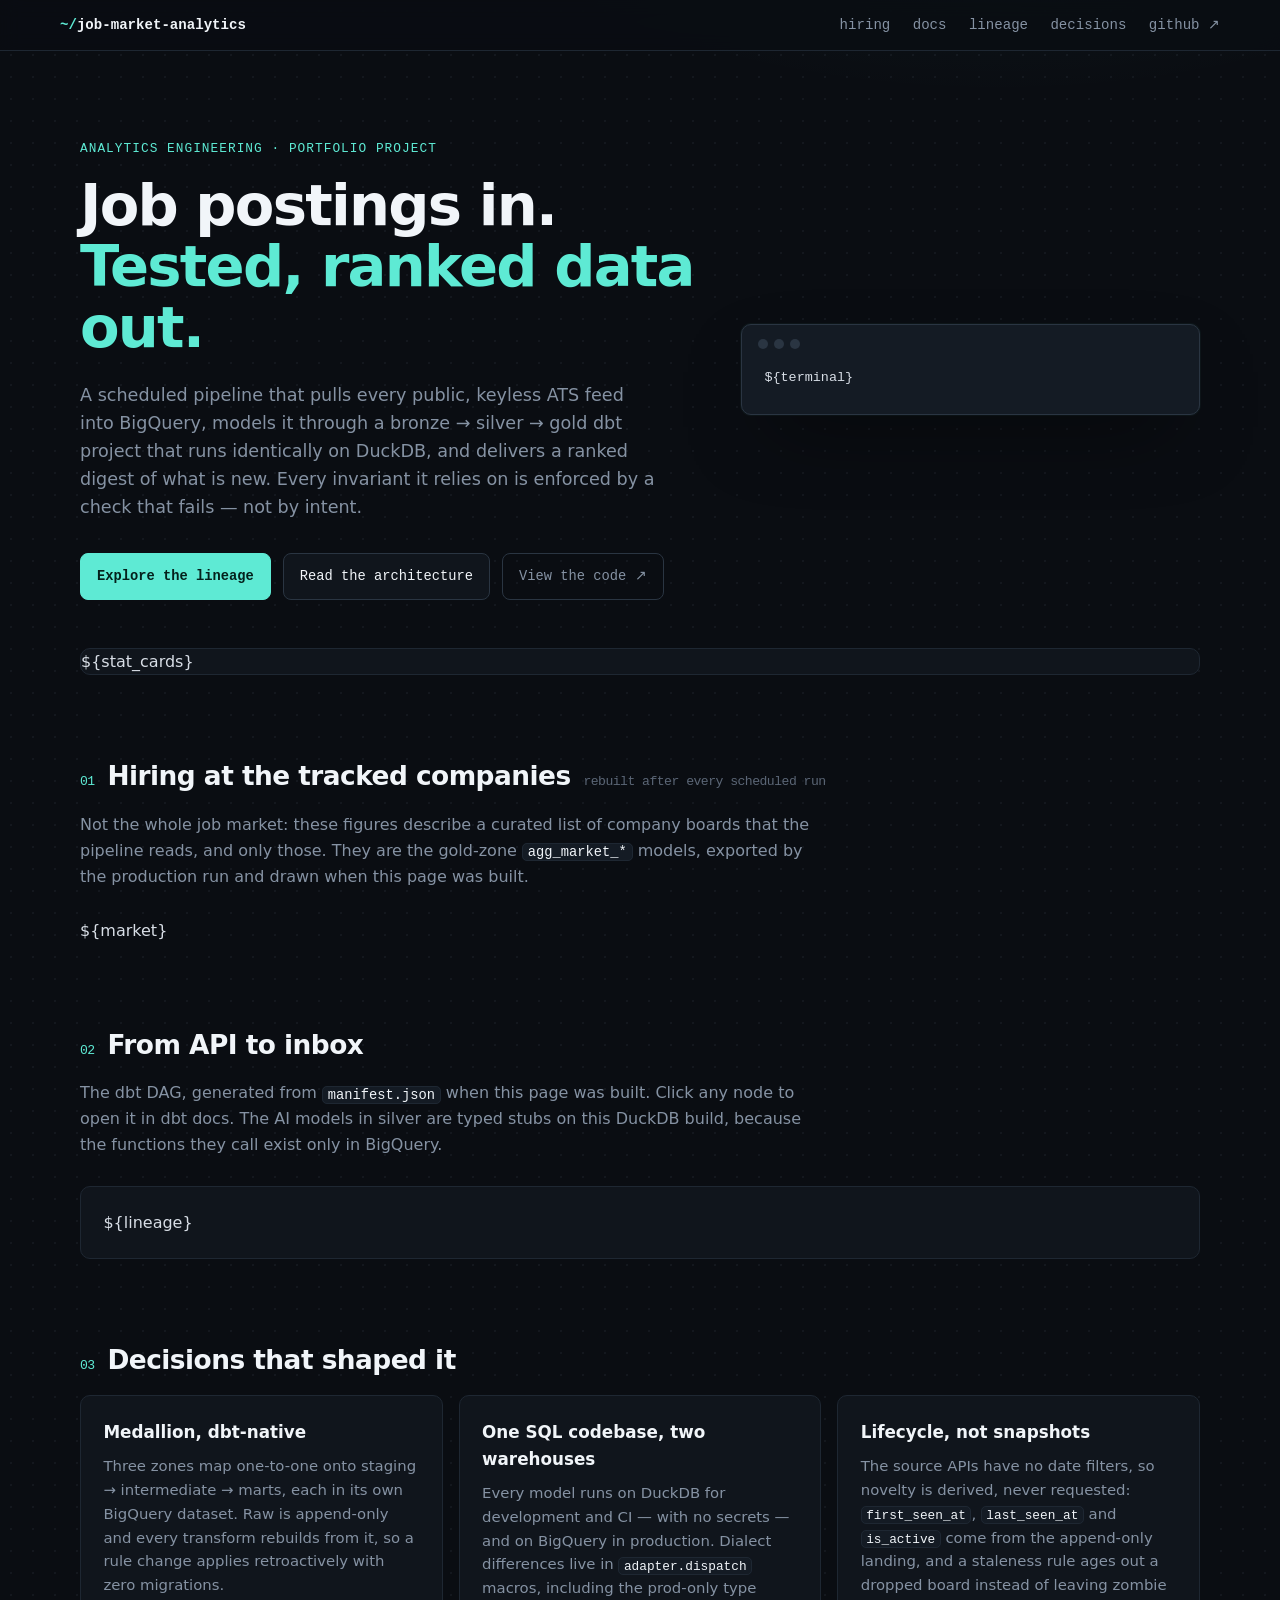
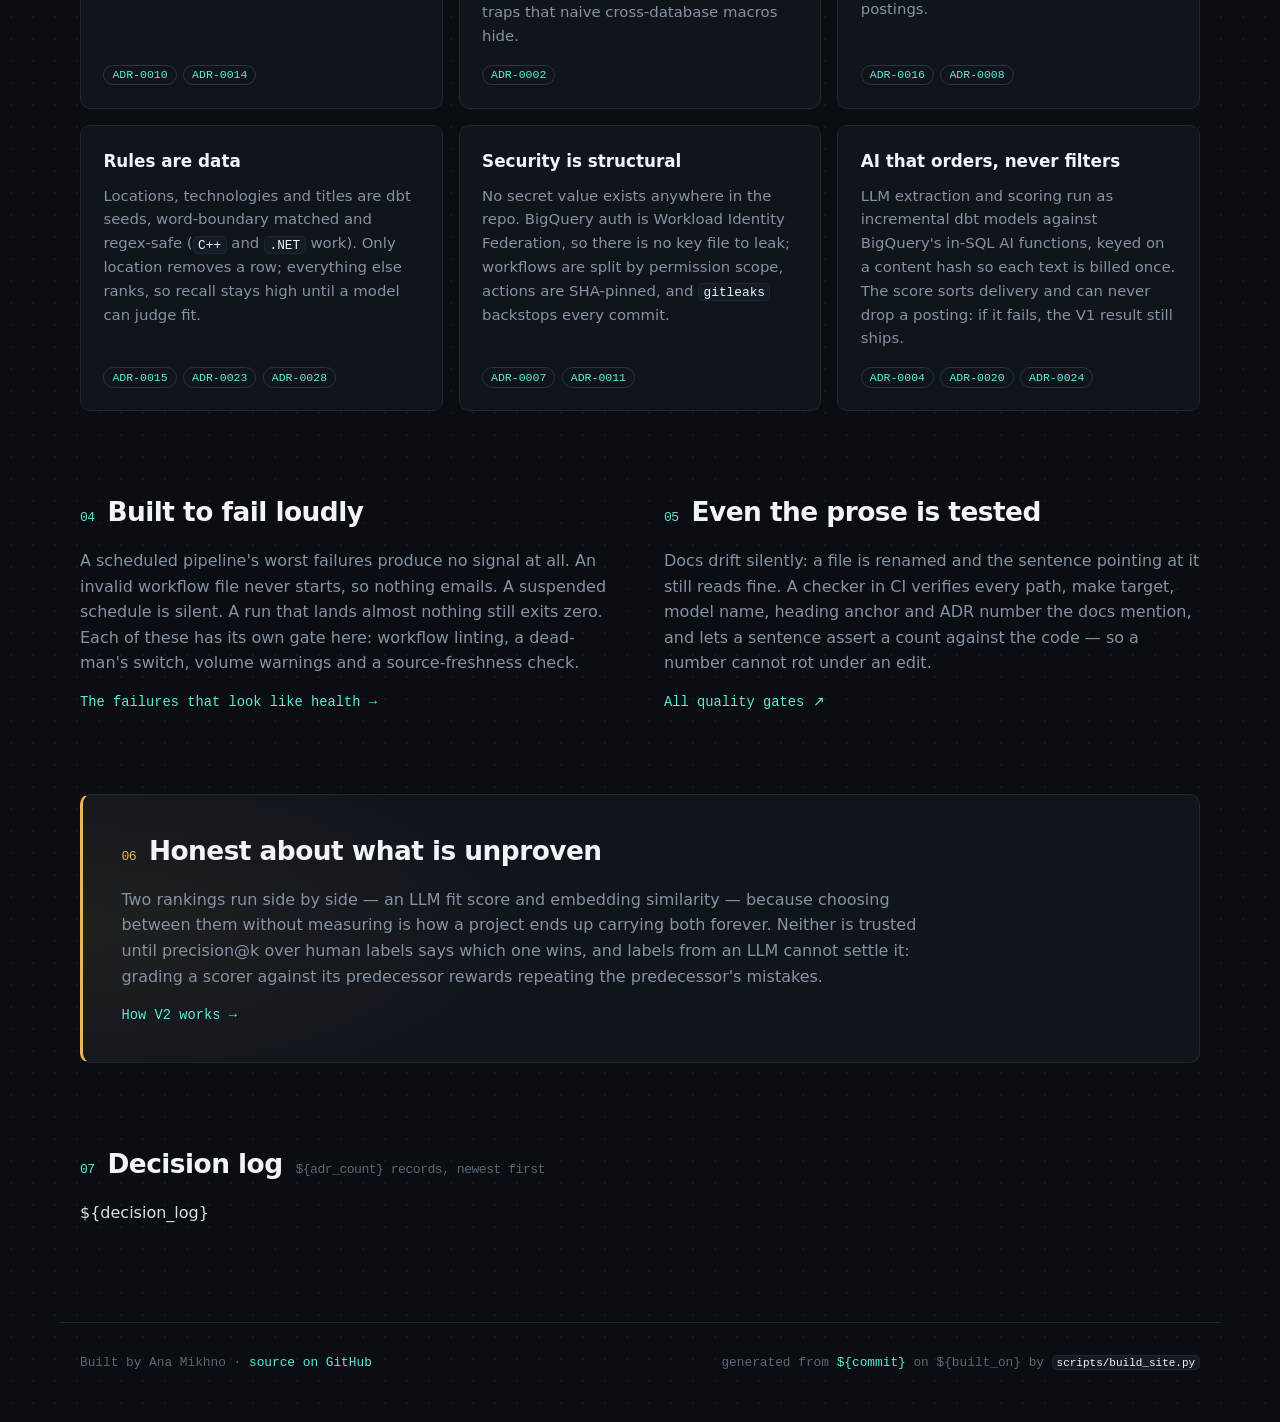
==== commit 010d72f2: "Merge pull request #59 from AMikhno/feat/market-charts Feat/market charts" ====
--- a/site/landing/index.html
+++ b/site/landing/index.html
@@ -14,6 +14,7 @@
   <header class="topbar">
     <a class="brand" href="./"><span class="prompt">~/</span>job-market-analytics</a>
     <nav>
+      <a href="#market">hiring</a>
       <a href="docs/">docs</a>
       <a href="lineage/">lineage</a>
       <a href="docs/decisions/">decisions</a>
@@ -45,8 +46,18 @@
       ${stat_cards}
     </section>
 
+    <section class="block" id="market">
+      <h2><span class="sec-n">01</span>Hiring at the tracked companies <span class="sec-sub">rebuilt after every scheduled run</span></h2>
+      <p class="sec-lede">
+        Not the whole job market: these figures describe a curated list of company boards that
+        the pipeline reads, and only those. They are the gold-zone <code>agg_market_*</code>
+        models, exported by the production run and drawn when this page was built.
+      </p>
+      ${market}
+    </section>
+
     <section class="block" id="lineage">
-      <h2><span class="sec-n">01</span>From API to inbox</h2>
+      <h2><span class="sec-n">02</span>From API to inbox</h2>
       <p class="sec-lede">
         The dbt DAG, generated from <code>manifest.json</code> when this page was built. Click any
         node to open it in dbt docs. The AI models in silver are typed stubs on this DuckDB build,
@@ -58,7 +69,7 @@
     </section>
 
     <section class="block" id="decisions">
-      <h2><span class="sec-n">02</span>Decisions that shaped it</h2>
+      <h2><span class="sec-n">03</span>Decisions that shaped it</h2>
       <div class="cards">
         <article class="card">
           <h3>Medallion, dbt-native</h3>
@@ -108,7 +119,7 @@
 
     <section class="block split" id="loud">
       <div>
-        <h2><span class="sec-n">03</span>Built to fail loudly</h2>
+        <h2><span class="sec-n">04</span>Built to fail loudly</h2>
         <p>A scheduled pipeline's worst failures produce no signal at all. An invalid workflow file
           never starts, so nothing emails. A suspended schedule is silent. A run that lands almost
           nothing still exits zero. Each of these has its own gate here: workflow linting, a
@@ -116,7 +127,7 @@
         <a class="more" href="docs/architecture/#failures-that-look-like-health">The failures that look like health →</a>
       </div>
       <div>
-        <h2><span class="sec-n">04</span>Even the prose is tested</h2>
+        <h2><span class="sec-n">05</span>Even the prose is tested</h2>
         <p>Docs drift silently: a file is renamed and the sentence pointing at it still reads fine.
           A checker in CI verifies every path, make target, model name, heading anchor and ADR
           number the docs mention, and lets a sentence assert a count against the code&nbsp;— so a
@@ -126,7 +137,7 @@
     </section>
 
     <section class="block callout" id="unproven">
-      <h2><span class="sec-n">05</span>Honest about what is unproven</h2>
+      <h2><span class="sec-n">06</span>Honest about what is unproven</h2>
       <p>Two rankings run side by side&nbsp;— an LLM fit score and embedding similarity&nbsp;—
         because choosing between them without measuring is how a project ends up carrying both
         forever. Neither is trusted until precision@k over human labels says which one wins, and
@@ -136,7 +147,7 @@
     </section>
 
     <section class="block" id="log">
-      <h2><span class="sec-n">06</span>Decision log <span class="sec-sub">${adr_count} records, newest first</span></h2>
+      <h2><span class="sec-n">07</span>Decision log <span class="sec-sub">${adr_count} records, newest first</span></h2>
       <div class="adrs">
         ${decision_log}
       </div>
--- a/site/landing/assets/landing.css
+++ b/site/landing/assets/landing.css
@@ -297,6 +297,60 @@
 .pill-proposed { color: var(--warn); border-color: rgba(242, 177, 91, 0.4); }
 .pill-superseded { color: var(--dim); }
 
+/* ---- market charts (scripts/site_charts.py) ----
+   One series per chart, so one mark colour. --series is a darker step of the
+   accent: the UI teal is too light for data marks on this surface (it fails the
+   dataviz lightness band); #16a394 passes it and clears 3:1 contrast. */
+.tiles { display: grid; grid-template-columns: repeat(4, minmax(0, 1fr)); gap: 1rem; margin-bottom: 1rem; }
+.tile {
+  display: flex;
+  flex-direction: column;
+  padding: 1.1rem 1.25rem;
+  border: 1px solid var(--line);
+  border-radius: var(--radius);
+  background: var(--panel);
+}
+.tile-n { font-size: 2rem; font-weight: 700; color: var(--bright); letter-spacing: -0.02em; line-height: 1.1; }
+.tile-label { color: var(--muted); font-size: 0.85rem; margin-top: 0.3rem; }
+
+.viz-grid { display: grid; grid-template-columns: 1fr 1fr; gap: 1rem; align-items: start; }
+.viz {
+  --series: #16a394;
+  margin: 0;
+  padding: 1.3rem 1.3rem 1rem;
+  border: 1px solid var(--line);
+  border-radius: var(--radius);
+  background: var(--panel);
+  min-width: 0;
+}
+.viz:first-child { grid-column: 1 / -1; }
+.viz figcaption h3 { margin: 0; color: var(--bright); font-size: 1rem; }
+.viz figcaption p { margin: 0.15rem 0 0.9rem; color: var(--dim); font-size: 0.84rem; }
+.chart { display: block; width: 100%; height: auto; overflow: visible; }
+.chart .grid { stroke: var(--line); stroke-width: 1; }
+.chart .guide { stroke: var(--line-2); stroke-width: 1; }
+.chart .tick { fill: var(--dim); font: 11px var(--mono); font-variant-numeric: tabular-nums; }
+.chart .label { fill: var(--text); font: 12px var(--sans); }
+.chart .value { fill: var(--muted); font: 11px var(--mono); font-variant-numeric: tabular-nums; }
+.chart .line { fill: none; stroke: var(--series); stroke-width: 2; stroke-linejoin: round; stroke-linecap: round; }
+.chart .area { fill: var(--series); fill-opacity: 0.1; }
+.chart .dot { fill: var(--series); stroke: var(--panel); stroke-width: 2; }
+.chart .mark { fill: var(--series); }
+.chart .hit { fill: transparent; }
+.chart .hit:hover { fill: rgba(148, 163, 184, 0.06); }
+.chart .bar:hover .mark { fill: #1bbba9; }
+.chart .bar:hover .value { fill: var(--bright); }
+.viz-empty { color: var(--dim); font-size: 0.9rem; }
+.viz-note { color: var(--dim); font-size: 0.8rem; margin: 1rem 0 0; }
+
+.table-view { margin-top: 0.6rem; font-size: 0.8rem; }
+.table-view summary { cursor: pointer; color: var(--dim); font-family: var(--mono); }
+.table-view summary:hover { color: var(--accent); }
+.table-view table { width: 100%; margin-top: 0.6rem; border-collapse: collapse; font-variant-numeric: tabular-nums; }
+.table-view th, .table-view td { padding: 0.3rem 0.5rem; border-bottom: 1px solid var(--line); text-align: left; }
+.table-view th { color: var(--muted); font-weight: 600; }
+.table-view td { color: var(--text); }
+
 /* ---- footer ---- */
 .footer {
   max-width: var(--max);
@@ -320,6 +374,8 @@
   .adrs { grid-template-columns: 1fr; }
   .split { grid-template-columns: 1fr; gap: 0; }
   .split > div + div { padding-top: 4rem; }
+  .tiles { grid-template-columns: repeat(2, 1fr); }
+  .viz-grid { grid-template-columns: 1fr; }
 }
 @media (max-width: 640px) {
   .cards { grid-template-columns: 1fr; }
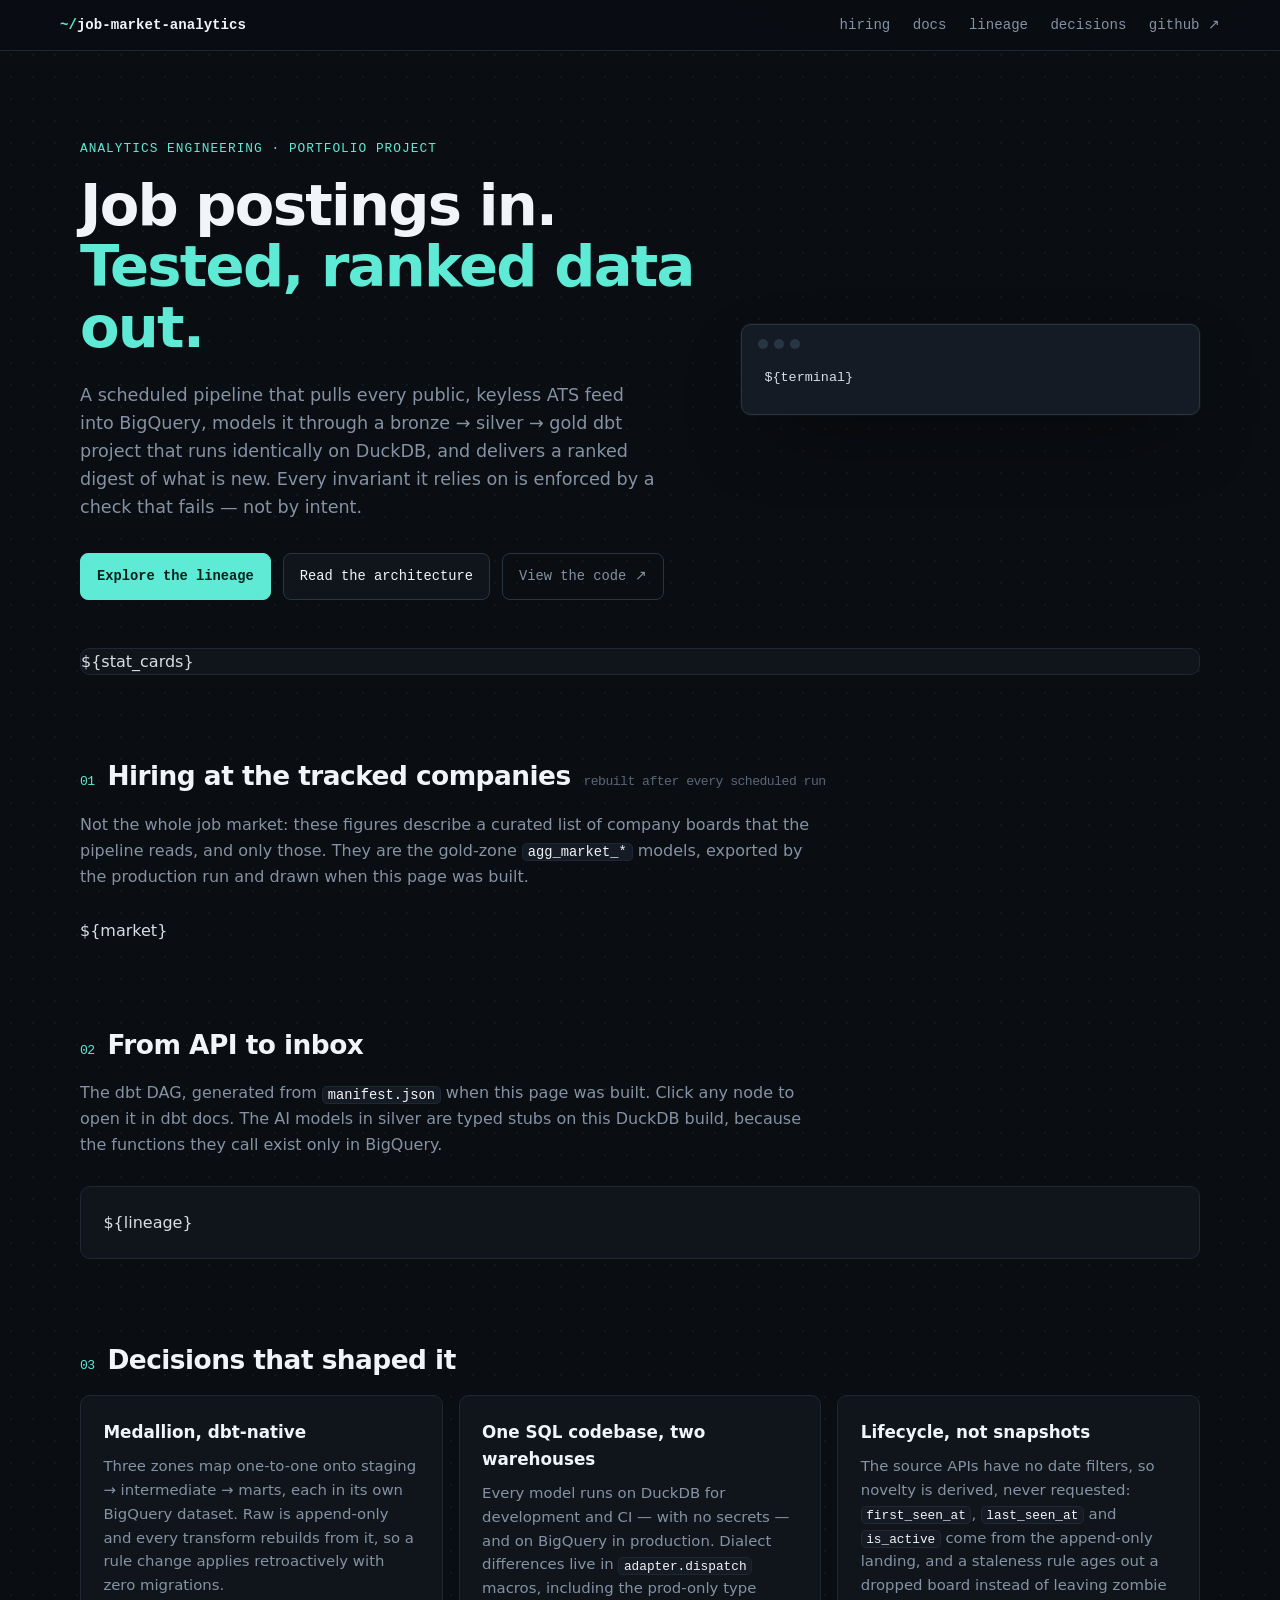
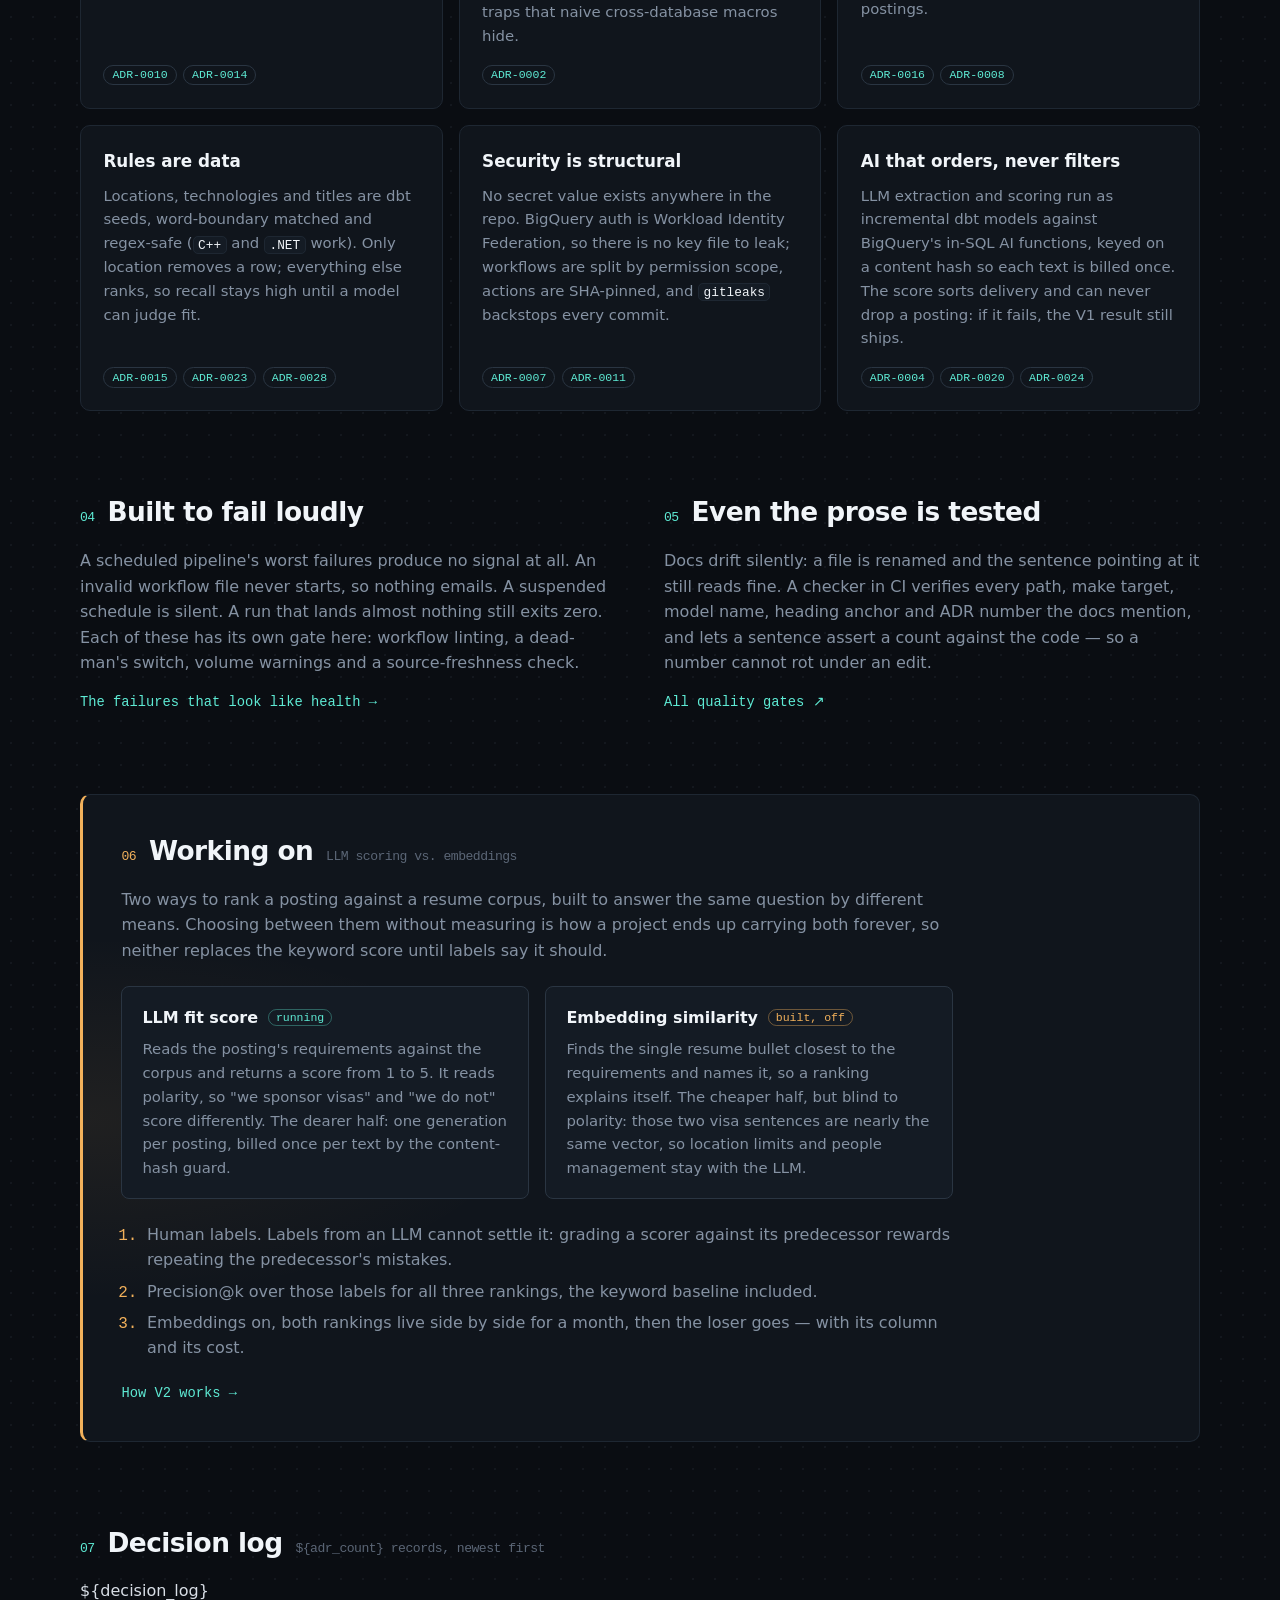
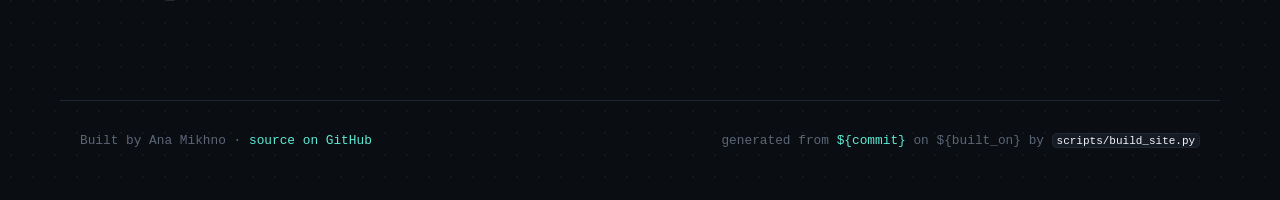
==== commit aa128018: "feat(site): turn the "unproven" callout into a Working on section The callout said the LLM score and" ====
--- a/site/landing/index.html
+++ b/site/landing/index.html
@@ -8,6 +8,16 @@
   <title>job-market-analytics · an analytics engineering project</title>
   <meta name="description" content="A production dbt pipeline over public job-board feeds: dual-warehouse, tested end to end, with every design decision on record.">
   <meta name="color-scheme" content="dark">
+  <link rel="icon" href="assets/favicon.svg" type="image/svg+xml">
+  <!-- Link previews (LinkedIn, Slack, a CV link). Crawlers need absolute URLs. -->
+  <meta property="og:type" content="website">
+  <meta property="og:title" content="job-market-analytics · an analytics engineering project">
+  <meta property="og:description" content="A production dbt pipeline over public job-board feeds: dual-warehouse, tested end to end, with every design decision on record.">
+  <meta property="og:url" content="https://amikhno.github.io/job-market-analytics/">
+  <meta property="og:image" content="https://amikhno.github.io/job-market-analytics/assets/og.png">
+  <meta property="og:image:width" content="1200">
+  <meta property="og:image:height" content="630">
+  <meta name="twitter:card" content="summary_large_image">
   <link rel="stylesheet" href="assets/landing.css">
 </head>
 <body>
@@ -136,13 +146,32 @@
       </div>
     </section>
 
-    <section class="block callout" id="unproven">
-      <h2><span class="sec-n">06</span>Honest about what is unproven</h2>
-      <p>Two rankings run side by side&nbsp;— an LLM fit score and embedding similarity&nbsp;—
-        because choosing between them without measuring is how a project ends up carrying both
-        forever. Neither is trusted until precision@k over human labels says which one wins, and
-        labels from an LLM cannot settle it: grading a scorer against its predecessor rewards
-        repeating the predecessor's mistakes.</p>
+    <section class="block callout" id="working-on">
+      <h2><span class="sec-n">06</span>Working on <span class="sec-sub">LLM scoring vs. embeddings</span></h2>
+      <p>Two ways to rank a posting against a resume corpus, built to answer the same question by
+        different means. Choosing between them without measuring is how a project ends up carrying
+        both forever, so neither replaces the keyword score until labels say it should.</p>
+      <div class="versus">
+        <div class="side">
+          <h3>LLM fit score <span class="status status-live">running</span></h3>
+          <p>Reads the posting's requirements against the corpus and returns a score from 1 to 5. It reads
+            polarity, so "we sponsor visas" and "we do not" score differently. The dearer half:
+            one generation per posting, billed once per text by the content-hash guard.</p>
+        </div>
+        <div class="side">
+          <h3>Embedding similarity <span class="status status-built">built, off</span></h3>
+          <p>Finds the single resume bullet closest to the requirements and names it, so a ranking
+            explains itself. The cheaper half, but blind to polarity: those two visa sentences are
+            nearly the same vector, so location limits and people management stay with the LLM.</p>
+        </div>
+      </div>
+      <ol class="next">
+        <li>Human labels. Labels from an LLM cannot settle it: grading a scorer against its
+          predecessor rewards repeating the predecessor's mistakes.</li>
+        <li>Precision@k over those labels for all three rankings, the keyword baseline included.</li>
+        <li>Embeddings on, both rankings live side by side for a month, then the loser
+          goes&nbsp;— with its column and its cost.</li>
+      </ol>
       <a class="more" href="docs/architecture/#v2">How V2 works →</a>
     </section>
 
--- a/site/landing/assets/landing.css
+++ b/site/landing/assets/landing.css
@@ -271,6 +271,21 @@
   background: radial-gradient(640px 260px at 0 50%, rgba(242, 177, 91, 0.07), transparent 70%), var(--panel);
 }
 .callout .sec-n { color: var(--warn); }
+.versus { display: grid; grid-template-columns: 1fr 1fr; gap: 1rem; margin: 1.4rem 0; }
+.side {
+  padding: 1.1rem 1.25rem;
+  border: 1px solid var(--line-2);
+  border-radius: 8px;
+  background: var(--panel-2);
+}
+.side h3 { display: flex; flex-wrap: wrap; align-items: center; gap: 0.3rem 0.6rem; margin: 0 0 0.5rem; color: var(--bright); font-size: 1rem; }
+.callout .side p { margin: 0; font-size: 0.93rem; }
+.status { font: 400 0.72rem var(--mono); padding: 0.08rem 0.45rem; border-radius: 999px; border: 1px solid; white-space: nowrap; }
+.status-live { color: var(--accent); border-color: rgba(94, 234, 212, 0.35); }
+.status-built { color: var(--warn); border-color: rgba(242, 177, 91, 0.4); }
+.next { color: var(--muted); margin: 0 0 1rem; padding-left: 1.6rem; }
+.next li { margin-bottom: 0.35rem; }
+.next li::marker { color: var(--warn); font-family: var(--mono); }
 
 /* ---- decision log ---- */
 .adrs { display: grid; grid-template-columns: 1fr 1fr; gap: 0.45rem 1rem; }
@@ -382,6 +397,7 @@
   .topbar nav { gap: 0.9rem; }
   .topbar nav a:not(.gh) { display: none; }
   .callout { padding: 1.6rem; }
+  .versus { grid-template-columns: 1fr; }
   .adr { grid-template-columns: 2.6rem minmax(0, 1fr); }
   .adr-meta { grid-column: 2; }
 }
